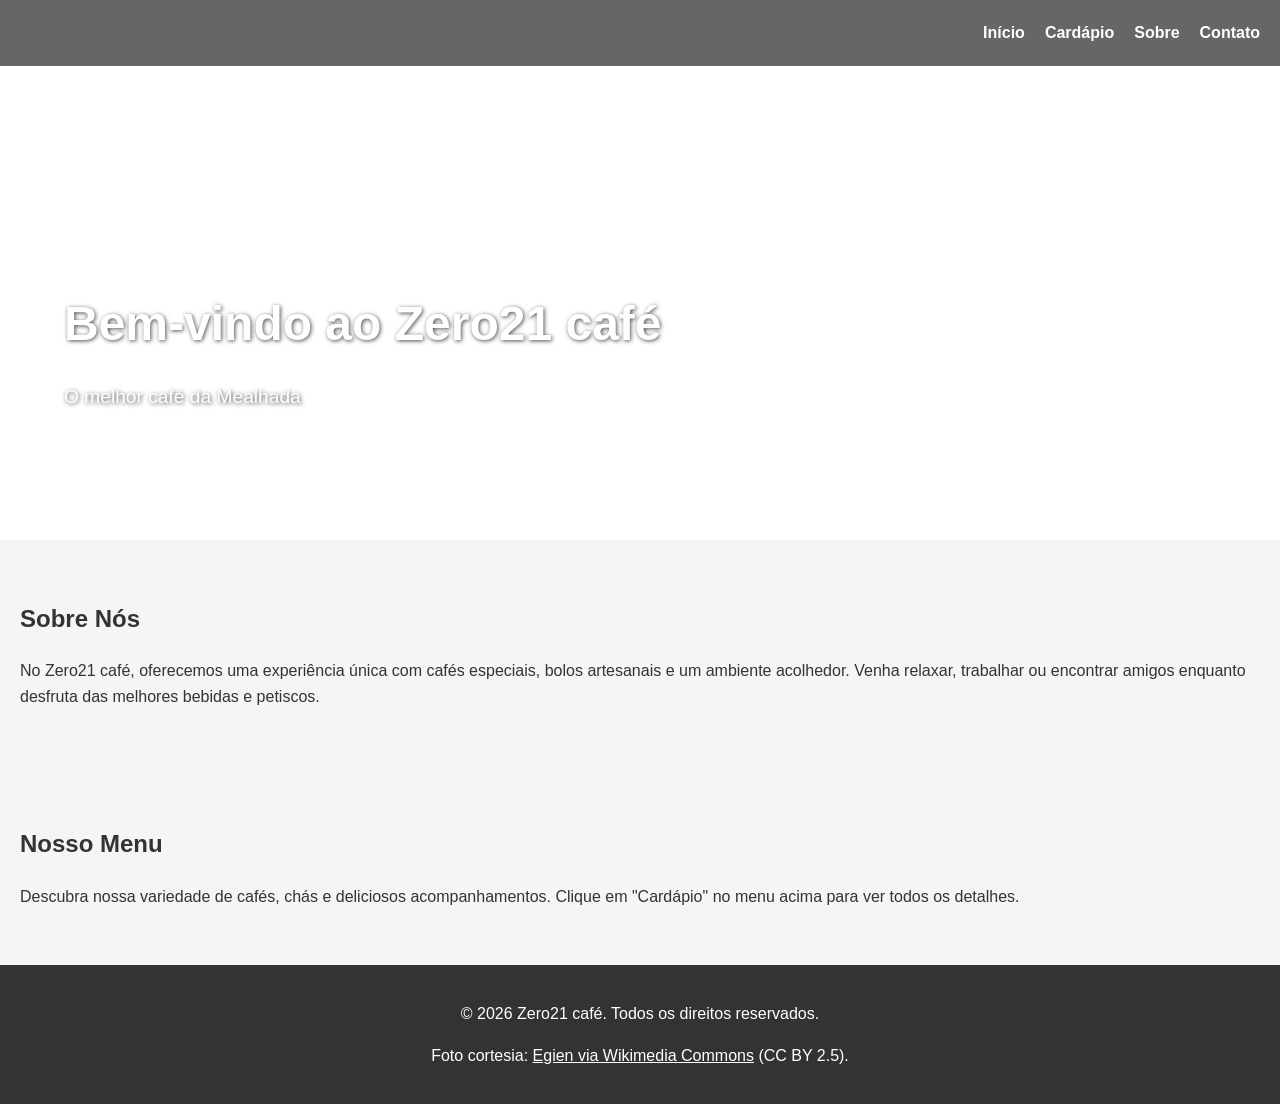
==== index.html @ 9dfdce1b "Adicionar ficheiros iniciais do site" ====
<!DOCTYPE html>
<html lang="pt">
<head>
<meta charset="UTF-8">
<title>Zero21 café</title>
<link rel="stylesheet" href="style.css">
</head>
<body>
<header class="hero" style="background-image: url('https://upload.wikimedia.org/wikipedia/commons/thumb/7/76/Coffee_cup.jpg/1280px-Coffee_cup.jpg');">
  <nav>
    <ul>
      <li><a href="index.html">Início</a></li>
      <li><a href="menu.html">Cardápio</a></li>
      <li><a href="sobre.html">Sobre</a></li>
      <li><a href="contato.html">Contato</a></li>
    </ul>
  </nav>
  <div class="hero-content">
    <h1>Bem-vindo ao Zero21 café</h1>
    <p>O melhor café da Mealhada</p>
  </div>
</header>

<section class="intro">
  <h2>Sobre Nós</h2>
  <p>No Zero21 café, oferecemos uma experiência única com cafés especiais, bolos artesanais e um ambiente acolhedor. Venha relaxar, trabalhar ou encontrar amigos enquanto desfruta das melhores bebidas e petiscos.</p>
</section>

<section class="intro">
  <h2>Nosso Menu</h2>
  <p>Descubra nossa variedade de cafés, chás e deliciosos acompanhamentos. Clique em "Cardápio" no menu acima para ver todos os detalhes.</p>
</section>

<footer>
  <div class="info">
    <p>© 2026 Zero21 café. Todos os direitos reservados.</p>
    <p>Foto cortesia: <a href="https://commons.wikimedia.org/wiki/File:Coffee_cup.jpg">Egien via Wikimedia Commons</a> (CC BY 2.5).</p>
  </div>
</footer>
</body>
</html>
---- style.css ----
/* Basic styles for the cafe website */
:root {
  --primary-color: #8c5c33;
  --secondary-color: #f6f5f3;
  --dark-color: #333;
}

* {
  box-sizing: border-box;
}

body {
  margin: 0;
  font-family: Arial, Helvetica, sans-serif;
  color: var(--dark-color);
  line-height: 1.6;
}

nav {
  background: rgba(0,0,0,0.6);
  position: absolute;
  top: 0;
  width: 100%;
  z-index: 10;
}

nav ul {
  list-style: none;
  display: flex;
  justify-content: flex-end;
  margin: 0;
  padding: 20px;
}

nav ul li {
  margin-left: 20px;
}

nav ul li a {
  color: #fff;
  text-decoration: none;
  font-weight: bold;
}

.hero {
  height: 60vh;
  background-size: cover;
  background-position: center;
  position: relative;
  color: #fff;
}

.hero-content {
  position: absolute;
  bottom: 20%;
  left: 5%;
  text-shadow: 1px 1px 4px rgba(0,0,0,0.7);
}

.hero h1 {
  font-size: 3em;
  margin: 0 0 10px 0;
}

.hero p {
  font-size: 1.2em;
}

section {
  padding: 40px 20px;
}

.intro {
  background-color: var(--secondary-color);
}

.menu-list {
  display: flex;
  flex-wrap: wrap;
  justify-content: space-between;
}

.menu-item {
  flex: 1 1 45%;
  background-color: #fff;
  margin: 10px;
  padding: 20px;
  border-radius: 5px;
  box-shadow: 0 2px 5px rgba(0,0,0,0.1);
}

.menu-item h3 {
  margin-top: 0;
  color: var(--primary-color);
}

footer {
  background-color: var(--dark-color);
  color: #fff;
  padding: 20px;
  text-align: center;
}

footer a {
  color: #fff;
  text-decoration: underline;
}

/* Galeria de imagens no cardápio */
.galeria {
  padding: 40px;
  text-align: center;
}

.galeria h2 {
  margin-bottom: 20px;
}

.gallery-grid {
  display: flex;
  flex-wrap: wrap;
  justify-content: center;
  gap: 20px;
}

.gallery-grid img {
  max-width: 200px;
  width: 100%;
  height: auto;
  border-radius: 8px;
}
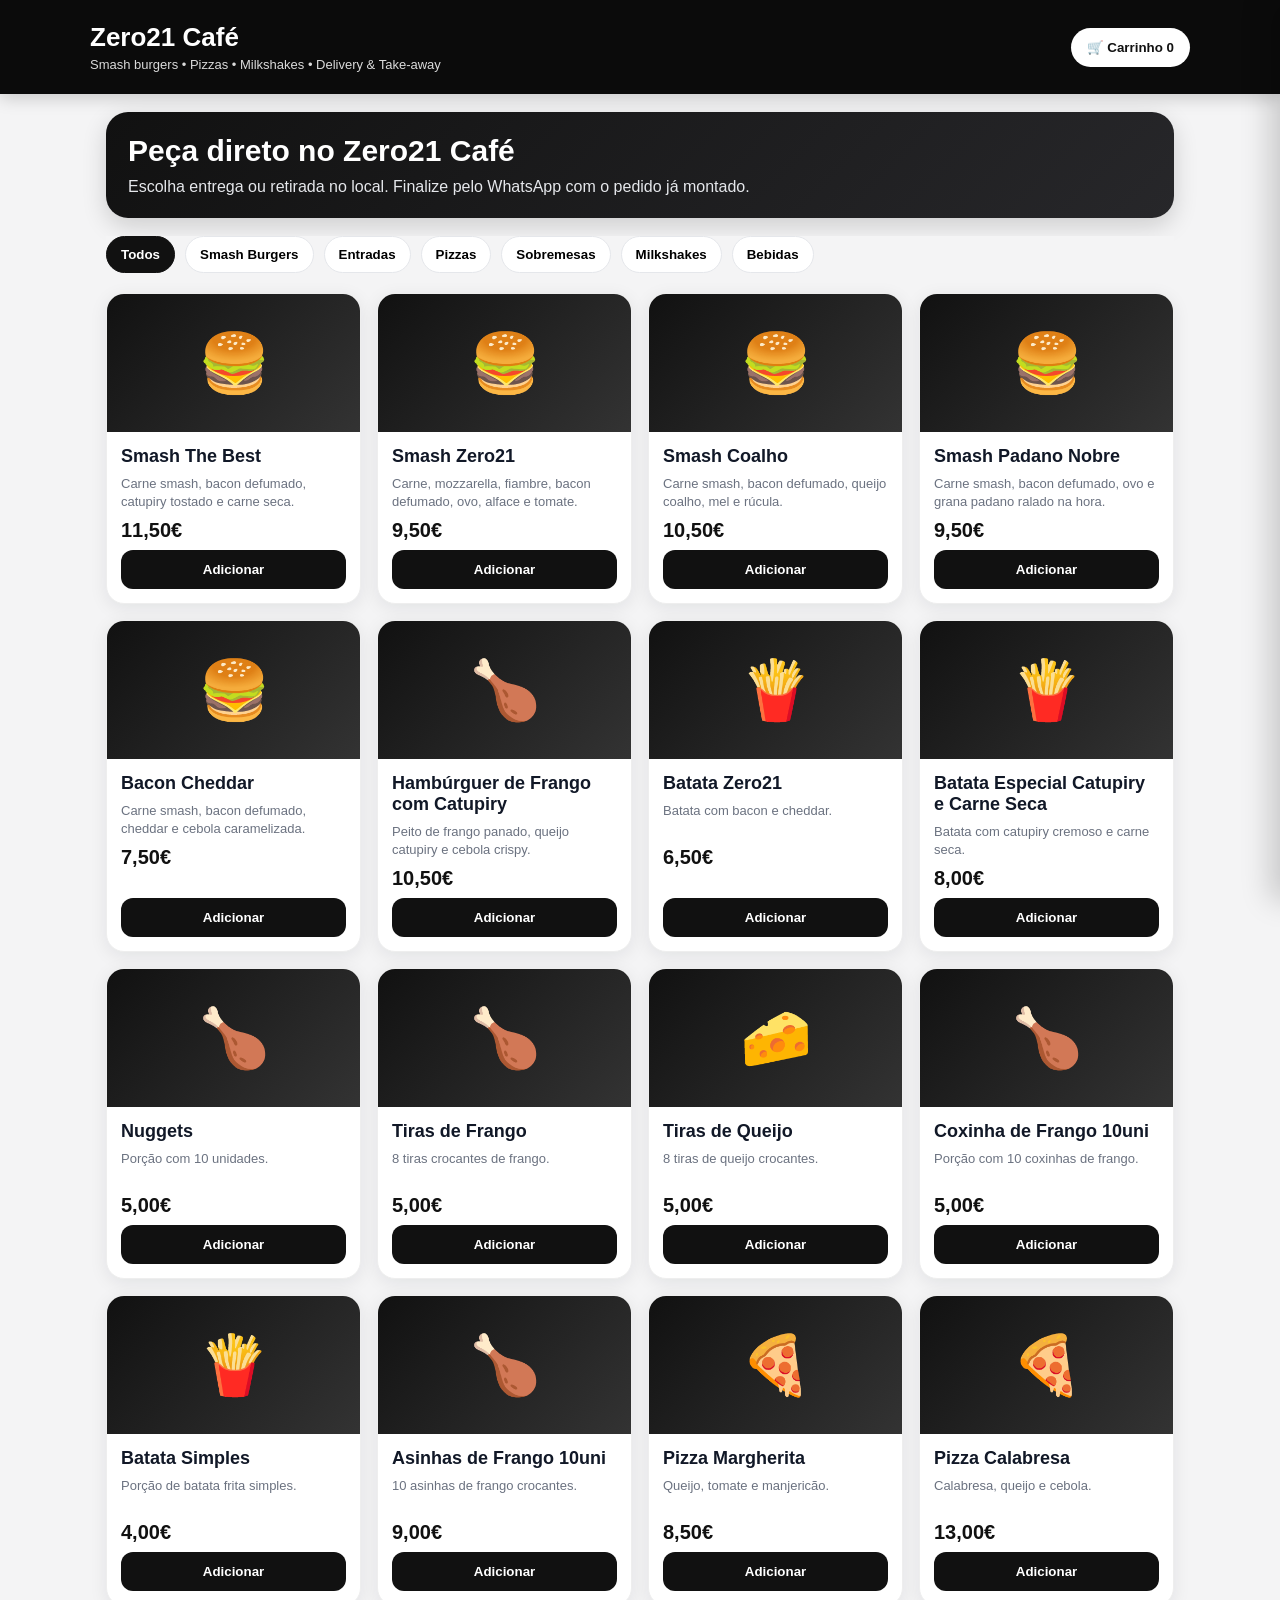
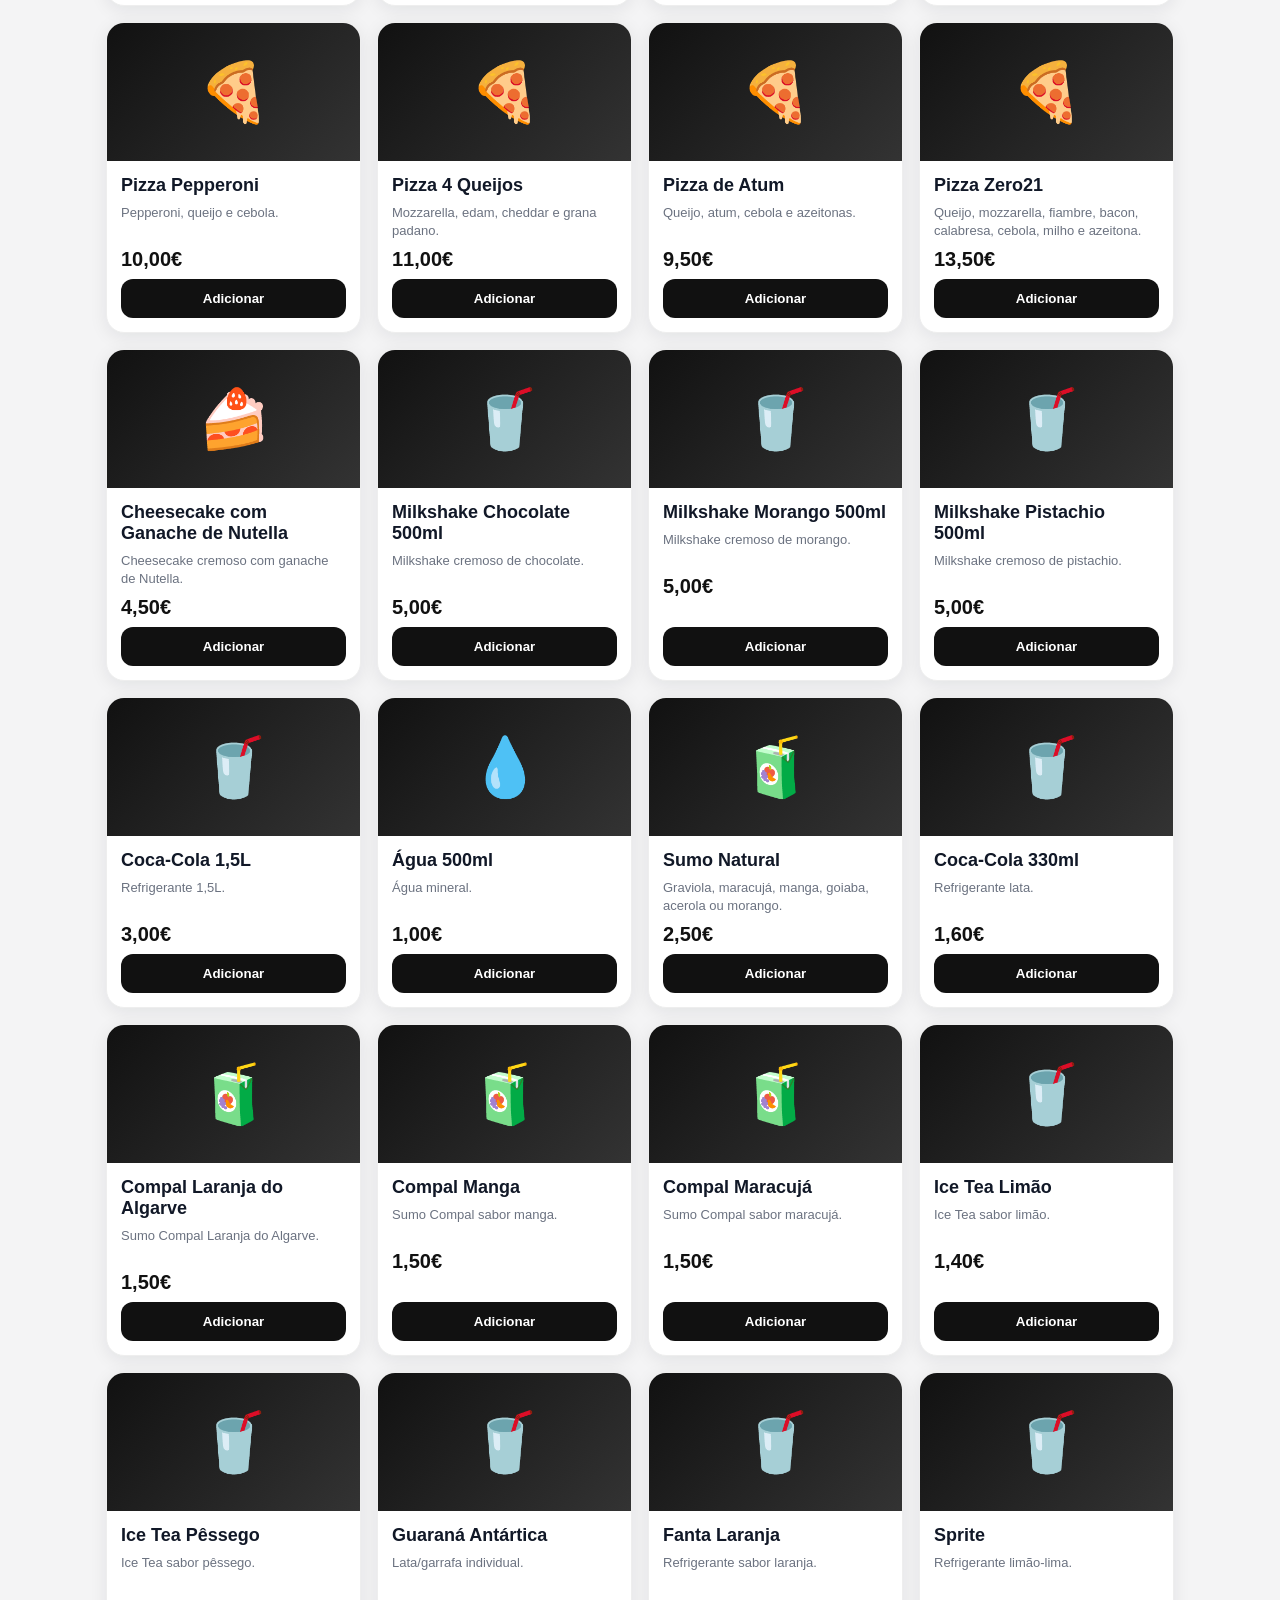
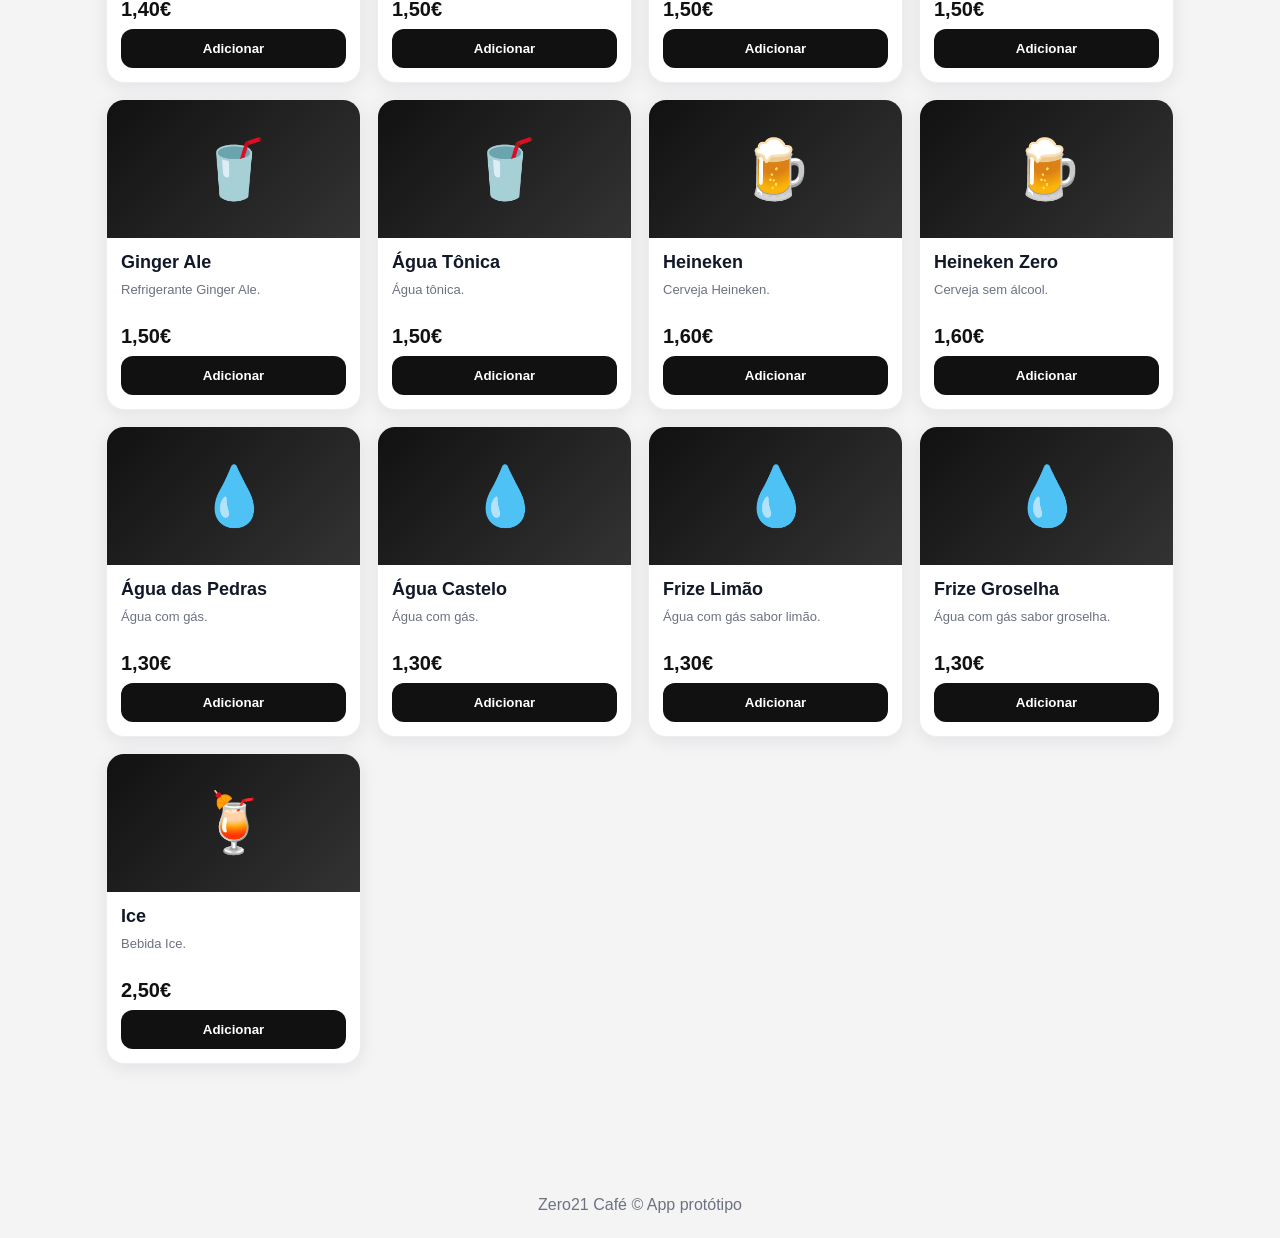
==== commit 2ebb6206: "Add files via upload" ====
--- a/index.html
+++ b/index.html
@@ -1,41 +1,90 @@
 <!DOCTYPE html>
-<html lang="pt">
+<html lang="pt-PT">
 <head>
-<meta charset="UTF-8">
-<title>Zero21 café</title>
-<link rel="stylesheet" href="style.css">
+  <meta charset="UTF-8" />
+  <meta name="viewport" content="width=device-width, initial-scale=1.0" />
+  <title>Zero21 Café - App Delivery</title>
+  <style>
+    :root{--preto:#0b0b0b;--preto2:#171717;--branco:#fff;--fundo:#f4f4f5;--texto:#111827;--cinza:#6b7280;--borda:#e5e7eb;--verde:#16a34a;--vermelho:#dc2626;}
+    *{box-sizing:border-box} body{margin:0;font-family:Arial,Helvetica,sans-serif;background:var(--fundo);color:var(--texto)}
+    header{background:var(--preto);color:white;padding:22px 16px;position:sticky;top:0;z-index:10;box-shadow:0 4px 16px rgba(0,0,0,.18)}
+    .top{max-width:1100px;margin:0 auto;display:flex;align-items:center;justify-content:space-between;gap:12px}.logo{font-size:26px;font-weight:900}.logo span{color:#fff}.tag{font-size:13px;opacity:.85;margin-top:4px}
+    .cartBtn{background:white;color:#111;border:none;border-radius:999px;padding:12px 16px;font-weight:900;cursor:pointer}.hero{max-width:1100px;margin:18px auto 0;padding:0 16px}.banner{background:linear-gradient(135deg,#111,#27272a);color:white;border-radius:22px;padding:22px;display:grid;gap:10px;box-shadow:0 8px 24px rgba(0,0,0,.16)}
+    .banner h1{margin:0;font-size:30px}.banner p{margin:0;color:#e5e7eb}.banner strong{color:white}
+    main{max-width:1100px;margin:18px auto;padding:0 16px 90px}.tabs{display:flex;gap:10px;overflow:auto;padding-bottom:10px;position:sticky;top:94px;background:var(--fundo);z-index:8}.tab{border:1px solid var(--borda);background:white;border-radius:999px;padding:10px 14px;cursor:pointer;white-space:nowrap;font-weight:800}.tab.active{background:#111;color:white;border-color:#111}
+    .grid{display:grid;grid-template-columns:repeat(auto-fill,minmax(240px,1fr));gap:16px;margin-top:10px}.card{background:white;border-radius:18px;overflow:hidden;box-shadow:0 4px 18px rgba(15,23,42,.08);display:flex;flex-direction:column;border:1px solid #eee}.img{height:138px;background:linear-gradient(135deg,#111,#333);display:flex;align-items:center;justify-content:center;font-size:58px}.info{padding:14px;display:flex;flex-direction:column;gap:8px;flex:1}.info h3{margin:0;font-size:18px}.desc{font-size:13px;color:var(--cinza);line-height:1.35;min-height:36px}.price{font-size:20px;font-weight:900;color:#111}.add{margin-top:auto;border:none;border-radius:12px;background:#111;color:white;font-weight:900;padding:12px;cursor:pointer}
+    .drawer{position:fixed;right:-420px;top:0;width:100%;max-width:420px;height:100vh;background:white;z-index:30;transition:.25s;box-shadow:-10px 0 28px rgba(0,0,0,.18);display:flex;flex-direction:column}.drawer.open{right:0}.drawerHead{padding:18px;background:#111;color:white;display:flex;justify-content:space-between;align-items:center}.close{border:none;background:rgba(255,255,255,.16);color:white;border-radius:10px;padding:8px 10px;cursor:pointer}.drawerBody{padding:16px;overflow:auto;flex:1}.item{display:flex;justify-content:space-between;gap:10px;border-bottom:1px solid #eef0f5;padding:12px 0}.qty{display:flex;align-items:center;gap:8px}.qty button{border:none;background:#f3f4f6;color:#111;font-weight:900;border-radius:8px;width:28px;height:28px;cursor:pointer}.total{font-size:22px;font-weight:900;margin:12px 0}.form label{font-size:13px;font-weight:900;margin-top:10px;display:block}.form input,.form textarea,.form select{width:100%;padding:11px;border:1px solid #d1d5db;border-radius:12px;margin-top:6px}.checkout{border:none;background:var(--verde);color:white;border-radius:14px;padding:14px;width:100%;font-weight:900;cursor:pointer;margin-top:12px}.empty{color:var(--cinza);text-align:center;padding:28px 0}.overlay{display:none;position:fixed;inset:0;background:rgba(0,0,0,.35);z-index:20}.overlay.show{display:block}footer{text-align:center;color:var(--cinza);padding:24px}.small{font-size:12px;color:var(--cinza)}
+    @media(max-width:600px){.banner h1{font-size:24px}.top{align-items:flex-start}.drawer{max-width:none}.grid{grid-template-columns:1fr}}
+  </style>
 </head>
 <body>
-<header class="hero" style="background-image: url('https://upload.wikimedia.org/wikipedia/commons/thumb/7/76/Coffee_cup.jpg/1280px-Coffee_cup.jpg');">
-  <nav>
-    <ul>
-      <li><a href="index.html">Início</a></li>
-      <li><a href="menu.html">Cardápio</a></li>
-      <li><a href="sobre.html">Sobre</a></li>
-      <li><a href="contato.html">Contato</a></li>
-    </ul>
-  </nav>
-  <div class="hero-content">
-    <h1>Bem-vindo ao Zero21 café</h1>
-    <p>O melhor café da Mealhada</p>
-  </div>
-</header>
-
-<section class="intro">
-  <h2>Sobre Nós</h2>
-  <p>No Zero21 café, oferecemos uma experiência única com cafés especiais, bolos artesanais e um ambiente acolhedor. Venha relaxar, trabalhar ou encontrar amigos enquanto desfruta das melhores bebidas e petiscos.</p>
-</section>
-
-<section class="intro">
-  <h2>Nosso Menu</h2>
-  <p>Descubra nossa variedade de cafés, chás e deliciosos acompanhamentos. Clique em "Cardápio" no menu acima para ver todos os detalhes.</p>
-</section>
-
-<footer>
-  <div class="info">
-    <p>© 2026 Zero21 café. Todos os direitos reservados.</p>
-    <p>Foto cortesia: <a href="https://commons.wikimedia.org/wiki/File:Coffee_cup.jpg">Egien via Wikimedia Commons</a> (CC BY 2.5).</p>
-  </div>
-</footer>
+  <header><div class="top"><div><div class="logo">Zero21 <span>Café</span></div><div class="tag">Smash burgers • Pizzas • Milkshakes • Delivery & Take-away</div></div><button class="cartBtn" onclick="toggleCart(true)">🛒 Carrinho <span id="cartCount">0</span></button></div></header>
+  <section class="hero"><div class="banner"><h1>Peça direto no <strong>Zero21 Café</strong></h1><p>Escolha entrega ou retirada no local. Finalize pelo WhatsApp com o pedido já montado.</p></div></section>
+  <main><div class="tabs" id="tabs"></div><section class="grid" id="products"></section></main>
+  <div class="overlay" id="overlay" onclick="toggleCart(false)"></div>
+  <aside class="drawer" id="drawer"><div class="drawerHead"><b>Seu pedido</b><button class="close" onclick="toggleCart(false)">Fechar</button></div><div class="drawerBody"><div id="cartItems"></div><div class="total">Total: <span id="total">0,00€</span></div><div class="form"><label>Tipo de pedido</label><select id="tipo"><option>Entrega</option><option>Retirada no local</option></select><label>Nome</label><input id="nome" placeholder="Seu nome" /><label>Telefone</label><input id="telefone" placeholder="Seu telefone" /><label>Morada / Observação</label><textarea id="morada" rows="3" placeholder="Rua, número, zona ou observações"></textarea><label>Pagamento</label><select id="pagamento"><option>MB Way</option><option>Dinheiro</option><option>Cartão</option></select><button class="checkout" onclick="enviarWhatsApp()">Enviar pedido pelo WhatsApp</button><p class="small">WhatsApp configurado: 351937109733</p></div></div></aside>
+  <footer>Zero21 Café © App protótipo</footer>
+<script>
+const WHATSAPP_NUMBER = "351937109733";
+const produtos = [
+  {id:1, categoria:"Smash Burgers", nome:"Smash The Best", preco:11.50, emoji:"🍔", desc:"Carne smash, bacon defumado, catupiry tostado e carne seca."},
+  {id:2, categoria:"Smash Burgers", nome:"Smash Zero21", preco:9.50, emoji:"🍔", desc:"Carne, mozzarella, fiambre, bacon defumado, ovo, alface e tomate."},
+  {id:3, categoria:"Smash Burgers", nome:"Smash Coalho", preco:10.50, emoji:"🍔", desc:"Carne smash, bacon defumado, queijo coalho, mel e rúcula."},
+  {id:4, categoria:"Smash Burgers", nome:"Smash Padano Nobre", preco:9.50, emoji:"🍔", desc:"Carne smash, bacon defumado, ovo e grana padano ralado na hora."},
+  {id:5, categoria:"Smash Burgers", nome:"Bacon Cheddar", preco:7.50, emoji:"🍔", desc:"Carne smash, bacon defumado, cheddar e cebola caramelizada."},
+  {id:6, categoria:"Smash Burgers", nome:"Hambúrguer de Frango com Catupiry", preco:10.50, emoji:"🍗", desc:"Peito de frango panado, queijo catupiry e cebola crispy."},
+  {id:7, categoria:"Entradas", nome:"Batata Zero21", preco:6.50, emoji:"🍟", desc:"Batata com bacon e cheddar."},
+  {id:8, categoria:"Entradas", nome:"Batata Especial Catupiry e Carne Seca", preco:8.00, emoji:"🍟", desc:"Batata com catupiry cremoso e carne seca."},
+  {id:9, categoria:"Entradas", nome:"Nuggets", preco:5.00, emoji:"🍗", desc:"Porção com 10 unidades."},
+  {id:10, categoria:"Entradas", nome:"Tiras de Frango", preco:5.00, emoji:"🍗", desc:"8 tiras crocantes de frango."},
+  {id:11, categoria:"Entradas", nome:"Tiras de Queijo", preco:5.00, emoji:"🧀", desc:"8 tiras de queijo crocantes."},
+  {id:25, categoria:"Entradas", nome:"Coxinha de Frango 10uni", preco:5.00, emoji:"🍗", desc:"Porção com 10 coxinhas de frango."},
+  {id:26, categoria:"Entradas", nome:"Batata Simples", preco:4.00, emoji:"🍟", desc:"Porção de batata frita simples."},
+  {id:27, categoria:"Entradas", nome:"Asinhas de Frango 10uni", preco:9.00, emoji:"🍗", desc:"10 asinhas de frango crocantes."},
+  {id:12, categoria:"Pizzas", nome:"Pizza Margherita", preco:8.50, emoji:"🍕", desc:"Queijo, tomate e manjericão."},
+  {id:13, categoria:"Pizzas", nome:"Pizza Calabresa", preco:13.00, emoji:"🍕", desc:"Calabresa, queijo e cebola."},
+  {id:14, categoria:"Pizzas", nome:"Pizza Pepperoni", preco:10.00, emoji:"🍕", desc:"Pepperoni, queijo e cebola."},
+  {id:15, categoria:"Pizzas", nome:"Pizza 4 Queijos", preco:11.00, emoji:"🍕", desc:"Mozzarella, edam, cheddar e grana padano."},
+  {id:16, categoria:"Pizzas", nome:"Pizza de Atum", preco:9.50, emoji:"🍕", desc:"Queijo, atum, cebola e azeitonas."},
+  {id:17, categoria:"Pizzas", nome:"Pizza Zero21", preco:13.50, emoji:"🍕", desc:"Queijo, mozzarella, fiambre, bacon, calabresa, cebola, milho e azeitona."},
+  {id:18, categoria:"Sobremesas", nome:"Cheesecake com Ganache de Nutella", preco:4.50, emoji:"🍰", desc:"Cheesecake cremoso com ganache de Nutella."},
+  {id:19, categoria:"Milkshakes", nome:"Milkshake Chocolate 500ml", preco:5.00, emoji:"🥤", desc:"Milkshake cremoso de chocolate."},
+  {id:20, categoria:"Milkshakes", nome:"Milkshake Morango 500ml", preco:5.00, emoji:"🥤", desc:"Milkshake cremoso de morango."},
+  {id:21, categoria:"Milkshakes", nome:"Milkshake Pistachio 500ml", preco:5.00, emoji:"🥤", desc:"Milkshake cremoso de pistachio."},
+  {id:22, categoria:"Bebidas", nome:"Coca-Cola 1,5L", preco:3.00, emoji:"🥤", desc:"Refrigerante 1,5L."},
+  {id:23, categoria:"Bebidas", nome:"Água 500ml", preco:1.00, emoji:"💧", desc:"Água mineral."},
+  {id:24, categoria:"Bebidas", nome:"Sumo Natural", preco:2.50, emoji:"🧃", desc:"Graviola, maracujá, manga, goiaba, acerola ou morango."},
+  {id:25, categoria:"Bebidas", nome:"Coca-Cola 330ml", preco:1.60, emoji:"🥤", desc:"Refrigerante lata."},
+  {id:28, categoria:"Bebidas", nome:"Compal Laranja do Algarve", preco:1.50, emoji:"🧃", desc:"Sumo Compal Laranja do Algarve."},
+  {id:29, categoria:"Bebidas", nome:"Compal Manga", preco:1.50, emoji:"🧃", desc:"Sumo Compal sabor manga."},
+  {id:30, categoria:"Bebidas", nome:"Compal Maracujá", preco:1.50, emoji:"🧃", desc:"Sumo Compal sabor maracujá."},
+  {id:31, categoria:"Bebidas", nome:"Ice Tea Limão", preco:1.40, emoji:"🥤", desc:"Ice Tea sabor limão."},
+  {id:32, categoria:"Bebidas", nome:"Ice Tea Pêssego", preco:1.40, emoji:"🥤", desc:"Ice Tea sabor pêssego."},
+  {id:33, categoria:"Bebidas", nome:"Guaraná Antártica", preco:1.50, emoji:"🥤", desc:"Lata/garrafa individual."},
+  {id:34, categoria:"Bebidas", nome:"Fanta Laranja", preco:1.50, emoji:"🥤", desc:"Refrigerante sabor laranja."},
+  {id:35, categoria:"Bebidas", nome:"Sprite", preco:1.50, emoji:"🥤", desc:"Refrigerante limão-lima."},
+  {id:36, categoria:"Bebidas", nome:"Ginger Ale", preco:1.50, emoji:"🥤", desc:"Refrigerante Ginger Ale."},
+  {id:37, categoria:"Bebidas", nome:"Água Tônica", preco:1.50, emoji:"🥤", desc:"Água tônica."},
+  {id:38, categoria:"Bebidas", nome:"Heineken", preco:1.60, emoji:"🍺", desc:"Cerveja Heineken."},
+  {id:39, categoria:"Bebidas", nome:"Heineken Zero", preco:1.60, emoji:"🍺", desc:"Cerveja sem álcool."},
+  {id:40, categoria:"Bebidas", nome:"Água das Pedras", preco:1.30, emoji:"💧", desc:"Água com gás."},
+  {id:41, categoria:"Bebidas", nome:"Água Castelo", preco:1.30, emoji:"💧", desc:"Água com gás."},
+  {id:42, categoria:"Bebidas", nome:"Frize Limão", preco:1.30, emoji:"💧", desc:"Água com gás sabor limão."},
+  {id:43, categoria:"Bebidas", nome:"Frize Groselha", preco:1.30, emoji:"💧", desc:"Água com gás sabor groselha."},
+  {id:44, categoria:"Bebidas", nome:"Ice", preco:2.50, emoji:"🍹", desc:"Bebida Ice."},
+];
+let categoriaAtual = "Todos"; let carrinho = [];
+const euro = v => Number(v).toFixed(2).replace('.', ',') + '€';
+const cats = ["Todos", ...new Set(produtos.map(p => p.categoria))];
+function renderTabs(){document.getElementById('tabs').innerHTML = cats.map(c => `<button class="tab ${c===categoriaAtual?'active':''}" onclick="setCat('${c}')">${c}</button>`).join('');}
+function setCat(c){categoriaAtual=c; renderTabs(); renderProducts();}
+function renderProducts(){const lista = categoriaAtual === "Todos" ? produtos : produtos.filter(p => p.categoria === categoriaAtual);document.getElementById('products').innerHTML = lista.map(p => `<article class="card"><div class="img">${p.emoji}</div><div class="info"><h3>${p.nome}</h3><div class="desc">${p.desc}</div><div class="price">${euro(p.preco)}</div><button class="add" onclick="addCart(${p.id})">Adicionar</button></div></article>`).join('');}
+function addCart(id){const p = produtos.find(x=>x.id===id); const item = carrinho.find(x=>x.id===id); if(item) item.qtd++; else carrinho.push({...p,qtd:1}); renderCart(); toggleCart(true);}
+function changeQty(id,delta){const item = carrinho.find(x=>x.id===id); if(!item) return; item.qtd += delta; if(item.qtd<=0) carrinho = carrinho.filter(x=>x.id!==id); renderCart();}
+function renderCart(){document.getElementById('cartCount').textContent = carrinho.reduce((s,i)=>s+i.qtd,0); if(!carrinho.length){document.getElementById('cartItems').innerHTML='<div class="empty">Seu carrinho está vazio.</div>'; document.getElementById('total').textContent=euro(0); return;} document.getElementById('cartItems').innerHTML = carrinho.map(i=>`<div class="item"><div><b>${i.nome}</b><br><span class="small">${euro(i.preco)} cada</span></div><div class="qty"><button onclick="changeQty(${i.id},-1)">-</button><b>${i.qtd}</b><button onclick="changeQty(${i.id},1)">+</button></div></div>`).join(''); document.getElementById('total').textContent = euro(carrinho.reduce((s,i)=>s+i.preco*i.qtd,0));}
+function toggleCart(open){document.getElementById('drawer').classList.toggle('open',open);document.getElementById('overlay').classList.toggle('show',open);}
+function enviarWhatsApp(){if(!carrinho.length){alert('Adicione produtos ao carrinho.'); return;} const nome=document.getElementById('nome').value||'Cliente'; const telefone=document.getElementById('telefone').value||''; const tipo=document.getElementById('tipo').value; const morada=document.getElementById('morada').value||'Não informado'; const pagamento=document.getElementById('pagamento').value; const total=carrinho.reduce((s,i)=>s+i.preco*i.qtd,0); const itens=carrinho.map(i=>`• ${i.qtd}x ${i.nome} - ${euro(i.preco*i.qtd)}`).join('\n'); const msg=encodeURIComponent(`Olá Zero21 Café! Quero fazer um pedido:\n\n${itens}\n\nTotal: ${euro(total)}\nTipo: ${tipo}\nNome: ${nome}\nTelefone: ${telefone}\nMorada/Obs: ${morada}\nPagamento: ${pagamento}`); window.open(`https://wa.me/${WHATSAPP_NUMBER}?text=${msg}`, '_blank');}
+renderTabs(); renderProducts(); renderCart();
+</script>
 </body>
 </html>
